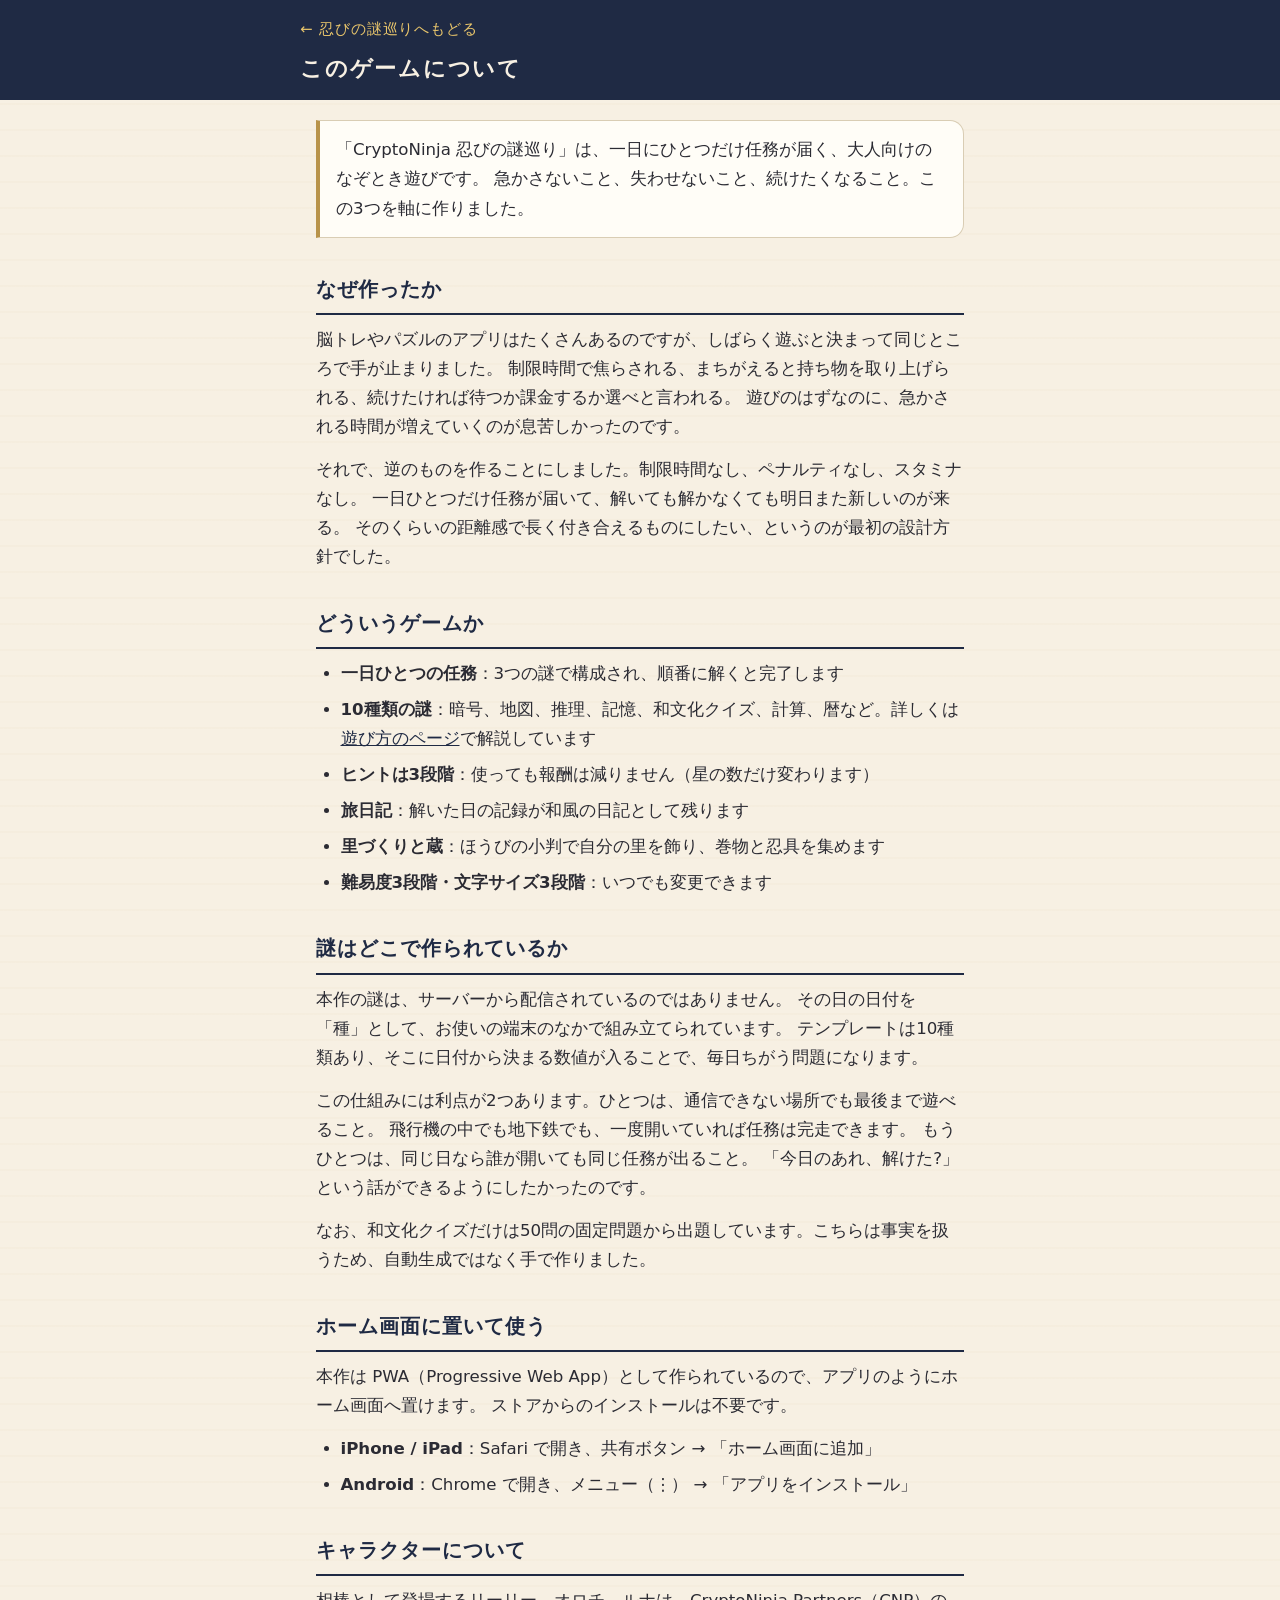
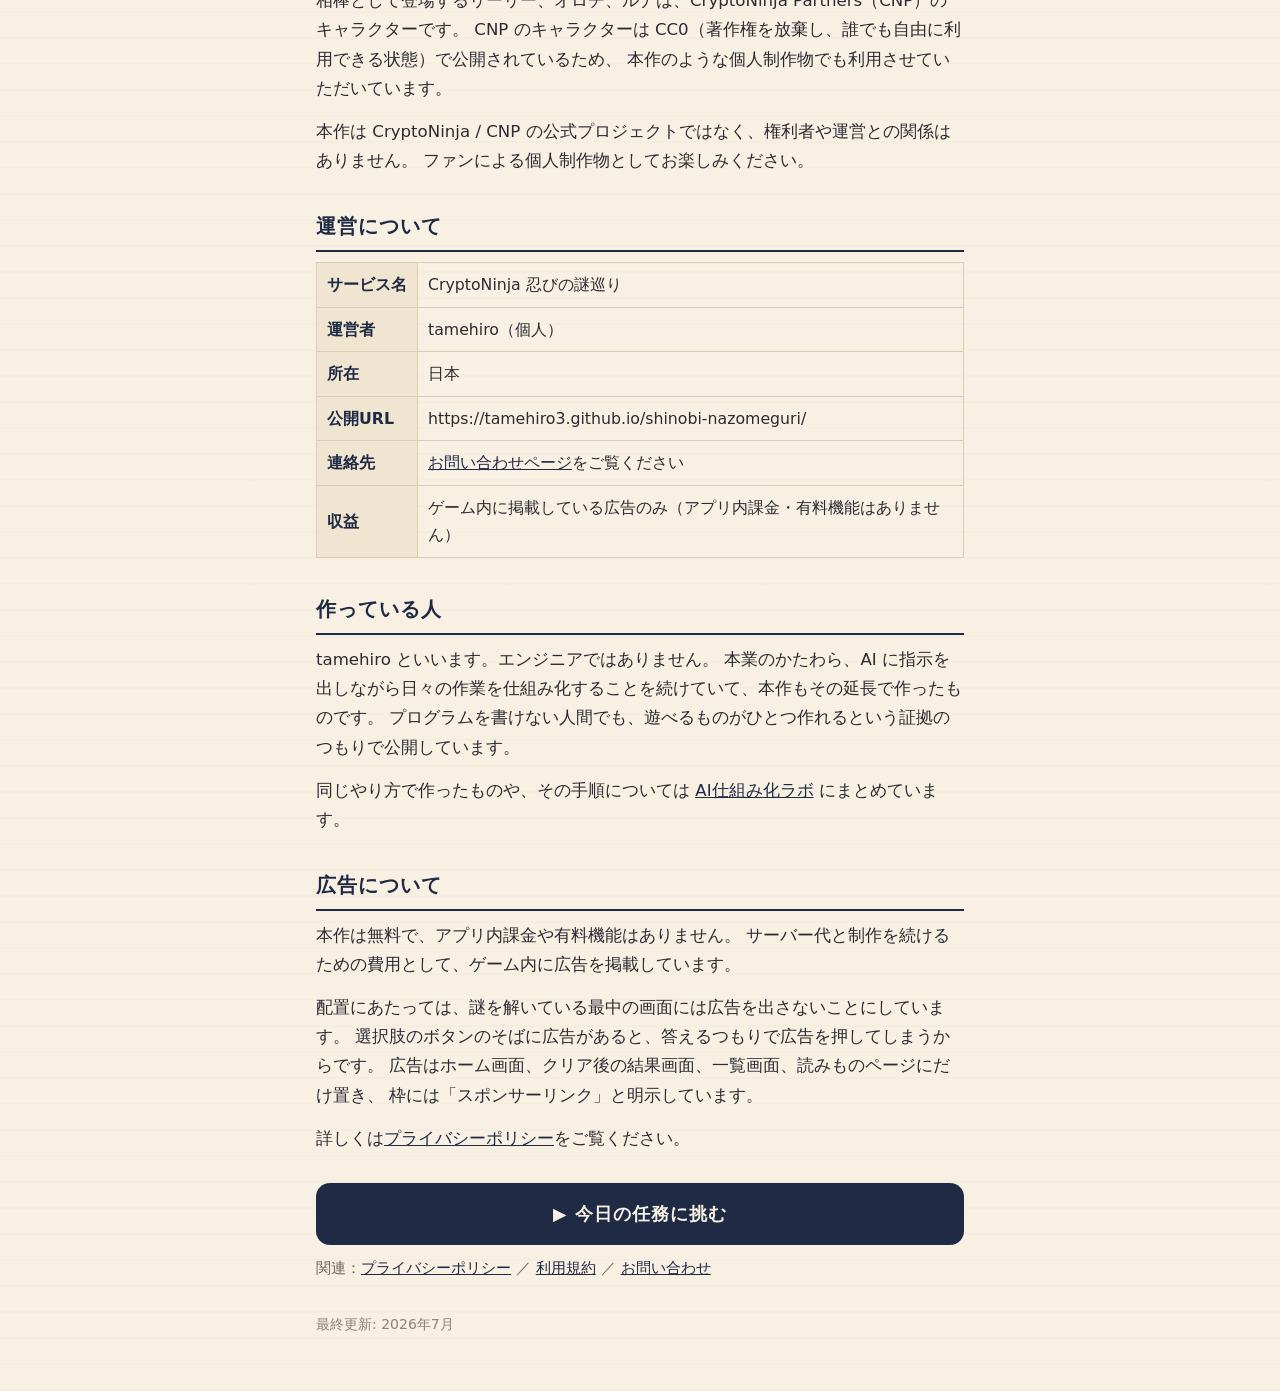
==== about.html @ 8fa1b97b "ゲーム内広告(AdSense)の実装と、審査対策の静的コンテンツ追加 AdSenseの「有用性の低いコンテンツ」判定はホスト名単位のため、 SPAでHTMLに本文がほぼ無い状態を解消しつつ、広告枠を実" ====
<!DOCTYPE html>
<html lang="ja">
<head>
<meta charset="UTF-8">
<meta name="viewport" content="width=device-width, initial-scale=1.0, viewport-fit=cover">
<title>このゲームについて・運営者情報 | CryptoNinja 忍びの謎巡り</title>
<meta name="description" content="CryptoNinja 忍びの謎巡りが何を目指して作られたゲームなのか、誰が作っているのか、キャラクターの利用条件はどうなっているのかをまとめたページです。">
<meta name="theme-color" content="#1f2a44">
<link rel="canonical" href="https://tamehiro3.github.io/shinobi-nazomeguri/about.html">
<link rel="icon" href="icons/icon-192.png">
<link rel="stylesheet" href="style.css">
<link rel="stylesheet" href="pages.css">
</head>
<body class="page">

<header class="page-head">
  <div class="inner">
    <a class="back" href="./">← 忍びの謎巡りへもどる</a>
    <h1>このゲームについて</h1>
  </div>
</header>

<article>

<p class="lead">
「CryptoNinja 忍びの謎巡り」は、一日にひとつだけ任務が届く、大人向けのなぞとき遊びです。
急かさないこと、失わせないこと、続けたくなること。この3つを軸に作りました。
</p>

<h2>なぜ作ったか</h2>

<p>
脳トレやパズルのアプリはたくさんあるのですが、しばらく遊ぶと決まって同じところで手が止まりました。
制限時間で焦らされる、まちがえると持ち物を取り上げられる、続けたければ待つか課金するか選べと言われる。
遊びのはずなのに、急かされる時間が増えていくのが息苦しかったのです。
</p>

<p>
それで、逆のものを作ることにしました。制限時間なし、ペナルティなし、スタミナなし。
一日ひとつだけ任務が届いて、解いても解かなくても明日また新しいのが来る。
そのくらいの距離感で長く付き合えるものにしたい、というのが最初の設計方針でした。
</p>

<h2>どういうゲームか</h2>

<ul>
  <li><strong>一日ひとつの任務</strong>：3つの謎で構成され、順番に解くと完了します</li>
  <li><strong>10種類の謎</strong>：暗号、地図、推理、記憶、和文化クイズ、計算、暦など。詳しくは<a href="guide.html">遊び方のページ</a>で解説しています</li>
  <li><strong>ヒントは3段階</strong>：使っても報酬は減りません（星の数だけ変わります）</li>
  <li><strong>旅日記</strong>：解いた日の記録が和風の日記として残ります</li>
  <li><strong>里づくりと蔵</strong>：ほうびの小判で自分の里を飾り、巻物と忍具を集めます</li>
  <li><strong>難易度3段階・文字サイズ3段階</strong>：いつでも変更できます</li>
</ul>

<h2>謎はどこで作られているか</h2>

<p>
本作の謎は、サーバーから配信されているのではありません。
その日の日付を「種」として、お使いの端末のなかで組み立てられています。
テンプレートは10種類あり、そこに日付から決まる数値が入ることで、毎日ちがう問題になります。
</p>

<p>
この仕組みには利点が2つあります。ひとつは、通信できない場所でも最後まで遊べること。
飛行機の中でも地下鉄でも、一度開いていれば任務は完走できます。
もうひとつは、同じ日なら誰が開いても同じ任務が出ること。
「今日のあれ、解けた?」という話ができるようにしたかったのです。
</p>

<p>
なお、和文化クイズだけは50問の固定問題から出題しています。こちらは事実を扱うため、自動生成ではなく手で作りました。
</p>

<h2>ホーム画面に置いて使う</h2>

<p>
本作は PWA（Progressive Web App）として作られているので、アプリのようにホーム画面へ置けます。
ストアからのインストールは不要です。
</p>

<ul>
  <li><strong>iPhone / iPad</strong>：Safari で開き、共有ボタン → 「ホーム画面に追加」</li>
  <li><strong>Android</strong>：Chrome で開き、メニュー（⋮） → 「アプリをインストール」</li>
</ul>

<h2>キャラクターについて</h2>

<p>
相棒として登場するリーリー、オロチ、ルナは、CryptoNinja Partners（CNP）のキャラクターです。
CNP のキャラクターは CC0（著作権を放棄し、誰でも自由に利用できる状態）で公開されているため、
本作のような個人制作物でも利用させていただいています。
</p>

<p>
本作は CryptoNinja / CNP の公式プロジェクトではなく、権利者や運営との関係はありません。
ファンによる個人制作物としてお楽しみください。
</p>

<h2>運営について</h2>

<table class="tbl">
  <tr><th>サービス名</th><td>CryptoNinja 忍びの謎巡り</td></tr>
  <tr><th>運営者</th><td>tamehiro（個人）</td></tr>
  <tr><th>所在</th><td>日本</td></tr>
  <tr><th>公開URL</th><td>https://tamehiro3.github.io/shinobi-nazomeguri/</td></tr>
  <tr><th>連絡先</th><td><a href="contact.html">お問い合わせページ</a>をご覧ください</td></tr>
  <tr><th>収益</th><td>ゲーム内に掲載している広告のみ（アプリ内課金・有料機能はありません）</td></tr>
</table>

<h2>作っている人</h2>

<p>
tamehiro といいます。エンジニアではありません。
本業のかたわら、AI に指示を出しながら日々の作業を仕組み化することを続けていて、本作もその延長で作ったものです。
プログラムを書けない人間でも、遊べるものがひとつ作れるという証拠のつもりで公開しています。
</p>

<p>
同じやり方で作ったものや、その手順については <a href="https://tamehiro3.github.io/ai-lab/" target="_blank" rel="noopener">AI仕組み化ラボ</a> にまとめています。
</p>

<h2>広告について</h2>

<p>
本作は無料で、アプリ内課金や有料機能はありません。
サーバー代と制作を続けるための費用として、ゲーム内に広告を掲載しています。
</p>

<p>
配置にあたっては、謎を解いている最中の画面には広告を出さないことにしています。
選択肢のボタンのそばに広告があると、答えるつもりで広告を押してしまうからです。
広告はホーム画面、クリア後の結果画面、一覧画面、読みものページにだけ置き、
枠には「スポンサーリンク」と明示しています。
</p>

<p>
詳しくは<a href="privacy.html">プライバシーポリシー</a>をご覧ください。
</p>

<a class="cta-play" href="./">▶ 今日の任務に挑む</a>

<p class="note">
関連：<a href="privacy.html">プライバシーポリシー</a> ／ <a href="terms.html">利用規約</a> ／ <a href="contact.html">お問い合わせ</a>
</p>

<p class="updated">最終更新: 2026年7月</p>

</article>

</body>
</html>
---- style.css ----
/* ============================================================
   CryptoNinja 忍びの謎巡り
   和風・落ち着き・文字大きめ(40代からの片手操作)
   ============================================================ */
:root {
  --washi: #f7f0e3;        /* 和紙 */
  --washi-dark: #efe5d0;
  --ink: #2b2b33;          /* 墨 */
  --indigo: #1f2a44;       /* 藍 */
  --indigo-soft: #33415f;
  --gold: #b8934a;         /* 金茶 */
  --gold-bright: #e8c56b;
  --red: #a4413c;          /* 紅 */
  --green: #4a6b4f;        /* 松葉 */
  --card: #fffdf7;
  --line: #d9cdb4;
  --radius: 14px;
  --shadow: 0 2px 8px rgba(43, 43, 51, .10);
}

* { box-sizing: border-box; -webkit-tap-highlight-color: transparent; }
html { font-size: 17.5px; }
body {
  margin: 0;
  background: var(--washi);
  background-image: repeating-linear-gradient(0deg, rgba(184,147,74,.03) 0 2px, transparent 2px 26px);
  color: var(--ink);
  font-family: "Hiragino Kaku Gothic ProN", "Yu Gothic", "Noto Sans JP", system-ui, sans-serif;
  line-height: 1.75;
  padding-bottom: calc(76px + env(safe-area-inset-bottom));
}

/* ---------- ヘッダー ---------- */
.app-head {
  background: var(--indigo);
  color: var(--washi);
  padding: calc(10px + env(safe-area-inset-top)) 16px 10px;
  text-align: center;
}
.app-title { font-size: 1.25rem; font-weight: 700; letter-spacing: .12em; }
.app-sub { font-size: .85rem; opacity: .85; }

main { max-width: 560px; margin: 0 auto; padding: 14px 14px 20px; }

/* ---------- 画面 ---------- */
.screen { display: none; }
.screen.active { display: block; animation: fadein .25s ease; }
@keyframes fadein { from { opacity: 0; transform: translateY(6px); } to { opacity: 1; } }

.page-title { margin: 6px 0 12px; font-size: 1.3rem; letter-spacing: .08em; }
.sec-title { margin: 20px 0 8px; font-size: 1.05rem; letter-spacing: .05em; color: var(--indigo); }
.note { font-size: .88rem; color: #6b6555; margin: 6px 0; }
.note.center { text-align: center; }
.empty { text-align: center; color: #6b6555; padding: 30px 10px; }

/* ---------- カード ---------- */
.card, .puzzle-card, .story-card, .reward-card, .diary-card, .kura-card {
  background: var(--card);
  border: 1px solid var(--line);
  border-radius: var(--radius);
  box-shadow: var(--shadow);
  padding: 16px;
  margin-bottom: 14px;
}

.status-row {
  display: flex; justify-content: space-between; align-items: center;
  margin-bottom: 10px; font-size: .95rem;
}
.koban-chip {
  background: var(--indigo); color: var(--gold-bright);
  border-radius: 999px; padding: 3px 14px; font-size: .95rem;
}

.area-line { color: var(--gold); font-weight: 700; letter-spacing: .1em; font-size: .95rem; }
.mission-title { margin: 6px 0; font-size: 1.25rem; line-height: 1.5; }
.mission-intro { margin: 8px 0; }
.mission-steps { margin: 10px 0 0; padding-left: 4px; list-style: none; }
.mission-steps li { margin: 4px 0; }

/* ---------- 相棒 ---------- */
.partner-row { display: flex; gap: 10px; }
.partner-btn {
  flex: 1; background: var(--card); border: 2px solid var(--line);
  border-radius: var(--radius); padding: 12px 6px 10px; cursor: pointer;
  display: flex; flex-direction: column; align-items: center; gap: 2px;
  font-family: inherit; color: var(--ink);
}
.partner-btn.selected { border-color: var(--gold); background: #fdf7e7; box-shadow: var(--shadow); }
.pemoji { font-size: 2rem; }
.pimg { height: 72px; width: auto; max-width: 90%; object-fit: contain; }
.pname { font-weight: 700; font-size: 1rem; }
.prole { font-size: .75rem; color: #6b6555; }

/* ---------- ボタン ---------- */
.btn {
  font-family: inherit; font-size: 1rem; color: var(--ink);
  background: var(--card); border: 1.5px solid var(--line);
  border-radius: var(--radius); padding: 12px 16px; cursor: pointer;
  transition: transform .05s ease;
}
.btn:active { transform: scale(.98); }
.btn.big { display: block; width: 100%; padding: 15px 16px; font-size: 1.1rem; margin-top: 12px; min-height: 54px; }
.btn.primary { background: var(--indigo); color: var(--washi); border-color: var(--indigo); font-weight: 700; letter-spacing: .05em; }
.btn.ghost { background: transparent; }
.btn.danger { background: var(--red); border-color: var(--red); color: #fff; }
.btn.small { font-size: .88rem; padding: 8px 12px; min-height: 42px; }
.btn.disabled { opacity: .45; }
.btn.seg { flex: 1; }
.btn.seg.selected { background: var(--indigo); color: var(--washi); border-color: var(--indigo); }
.seg-row { display: flex; gap: 8px; }

/* ---------- 謎とき ---------- */
.step-ind { display: flex; align-items: center; gap: 6px; margin: 4px 2px 10px; color: var(--indigo); font-weight: 700; }
.dot { width: 12px; height: 12px; border-radius: 50%; background: var(--line); display: inline-block; }
.dot.done { background: var(--green); }
.dot.now { background: var(--gold); }

.ptype {
  display: inline-block; background: var(--washi-dark); color: var(--indigo);
  font-size: .8rem; font-weight: 700; border-radius: 999px; padding: 2px 12px; letter-spacing: .08em;
}
.puzzle-card h2, .story-card h2 { margin: 8px 0 6px; font-size: 1.2rem; line-height: 1.5; }
.pprompt { white-space: normal; }

.choices { display: flex; flex-direction: column; gap: 10px; margin-top: 12px; }
.btn.choice { text-align: left; font-size: 1.05rem; min-height: 52px; }
.btn.choice.correct { background: #e8f2e9; border-color: var(--green); font-weight: 700; }
.btn.choice.wrong { background: #f7e9e8; border-color: var(--red); opacity: .6; }
.btn.choice:disabled { cursor: default; }

.puzzle-foot { display: flex; gap: 8px; margin-top: 14px; }
.puzzle-foot .btn { flex: 1; font-size: .92rem; }

.feedback { margin-top: 10px; }
.ok-box { background: #f3f8f3; border: 1px solid var(--green); border-radius: var(--radius); padding: 12px; }
.okmark { font-weight: 700; color: var(--green); margin: 0 0 6px; font-size: 1.1rem; }
.explain { background: var(--washi-dark); border-radius: 10px; padding: 10px 12px; font-size: .95rem; }
.char-line { color: var(--indigo); }
.char-face {
  width: 1.7em; height: 1.7em; border-radius: 50%;
  object-fit: cover; object-position: top center;
  background: var(--washi-dark); border: 1.5px solid var(--line);
  vertical-align: -0.5em; margin-right: 2px;
}
.bond-row .char-face { vertical-align: middle; }
.char-line.miss { background: #fbf3ee; border-radius: 10px; padding: 8px 12px; }

/* 巻物・方位盤などの視覚要素 */
.v-scroll {
  background: linear-gradient(180deg, #f4e9cf, #efe0bd);
  border: 1.5px solid var(--gold); border-radius: 10px;
  text-align: center; padding: 16px; margin: 12px 0; font-size: 1.3rem;
}
.v-scroll .coded { letter-spacing: .35em; font-weight: 700; }

.v-compass {
  display: grid; grid-template-columns: repeat(3, 1fr); gap: 6px; margin: 12px 0;
}
.c-cell {
  background: var(--washi-dark); border: 1px solid var(--line); border-radius: 10px;
  display: flex; flex-direction: column; align-items: center; padding: 8px 4px;
}
.c-cell.c-center { background: var(--indigo); color: var(--gold-bright); justify-content: center; }
.c-dir { font-size: .72rem; color: #6b6555; }
.c-kana { font-size: 1.35rem; font-weight: 700; }

.v-rules .rule, .v-lines .line {
  background: var(--washi-dark); border-radius: 10px; padding: 9px 12px; margin: 6px 0; font-size: .98rem;
}

.mem-items { display: grid; grid-template-columns: 1fr 1fr; gap: 8px; margin: 12px 0; }
.mem-item {
  background: linear-gradient(180deg, #f4e9cf, #efe0bd); border: 1px solid var(--gold);
  border-radius: 10px; padding: 10px 12px; font-weight: 700; font-size: 1.05rem;
}

/* ---------- 報酬 ---------- */
.reward-card { text-align: center; }
.reward-stars { font-size: 1.8rem; color: var(--gold); margin: 4px 0; letter-spacing: .2em; }
.reward-line { margin: 6px 0; font-weight: 700; }
.drop-flavor { font-size: .9rem; color: #6b6555; margin: 2px 0 8px; }
.diary-preview {
  text-align: left; background: var(--washi-dark); border-radius: var(--radius);
  padding: 12px 14px; margin-top: 12px;
}
.diary-preview h3 { margin: 0 0 6px; font-size: 1rem; }

/* ---------- 旅日記 ---------- */
.d-head { font-size: .88rem; color: var(--gold); font-weight: 700; }
.d-title { font-weight: 700; margin: 2px 0 6px; }

/* ---------- 里 ---------- */
.village-grid {
  display: grid; grid-template-columns: repeat(4, 1fr); gap: 8px;
  background: linear-gradient(180deg, #e5ecda, #dde5cf);
  border: 1.5px solid var(--line); border-radius: var(--radius); padding: 10px;
}
.v-cell {
  aspect-ratio: 1; font-size: 1.9rem; background: rgba(255, 253, 247, .6);
  border: 1.5px dashed var(--line); border-radius: 10px; cursor: pointer; color: #b9b09a;
}
.v-cell.filled { border-style: solid; background: var(--card); }

.shop-row {
  display: flex; align-items: center; gap: 10px;
  background: var(--card); border: 1px solid var(--line); border-radius: var(--radius);
  padding: 8px 12px; margin-bottom: 8px;
}
.shop-e { font-size: 1.5rem; }
.shop-name { flex: 1; }
.place-list { display: flex; flex-direction: column; gap: 8px; margin: 10px 0; }

/* ---------- 蔵 ---------- */
.kura-tabs { display: flex; gap: 8px; margin-bottom: 12px; }
.kura-tab {
  flex: 1; font-family: inherit; font-size: .95rem; padding: 10px;
  background: var(--card); border: 1.5px solid var(--line); border-radius: var(--radius); cursor: pointer; color: var(--ink);
}
.kura-tab.active { background: var(--indigo); color: var(--washi); border-color: var(--indigo); }
.kura-card.locked { opacity: .55; }
.k-name { font-weight: 700; margin-bottom: 4px; }
.kura-card p { margin: 0; font-size: .93rem; }

/* ---------- タブバー ---------- */
.tabbar {
  position: fixed; bottom: 0; left: 0; right: 0;
  display: flex; background: var(--indigo);
  padding-bottom: env(safe-area-inset-bottom);
  box-shadow: 0 -2px 10px rgba(31, 42, 68, .25);
}
.tab {
  flex: 1; background: none; border: none; color: #aab3c9;
  font-family: inherit; font-size: .78rem; padding: 8px 0 9px; cursor: pointer;
  display: flex; flex-direction: column; align-items: center; gap: 1px;
}
.tab span { font-size: 1.35rem; }
.tab.active { color: var(--gold-bright); font-weight: 700; }

/* ---------- シート ---------- */
.sheet {
  position: fixed; inset: 0; background: rgba(43, 43, 51, .45);
  display: none; align-items: flex-end; z-index: 50;
}
.sheet.open { display: flex; }
.sheet-inner {
  background: var(--card); width: 100%; max-width: 560px; margin: 0 auto;
  border-radius: 18px 18px 0 0; padding: 20px 18px calc(20px + env(safe-area-inset-bottom));
  max-height: 78vh; overflow-y: auto; animation: slideup .22s ease;
}
@keyframes slideup { from { transform: translateY(30px); opacity: .6; } to { transform: none; opacity: 1; } }
.hint-line { background: var(--washi-dark); border-radius: 10px; padding: 9px 12px; }

/* 大画面 */
@media (min-width: 700px) {
  .tabbar { max-width: 560px; left: 50%; transform: translateX(-50%); border-radius: 16px 16px 0 0; }
}

/* ============================================================
   広告枠(スポンサーリンク)
   ボタンとの距離を必ず空ける。誤タップはAdSenseの重大な違反。
   ============================================================ */
[hidden] { display: none !important; }

.ad-box {
  /* ボタンとの間隔。誤タップ防止のため 36px を下回らせない */
  margin: 36px 0 8px;
  padding: 10px 0 2px;
  border-top: 1px dashed var(--line);
  min-height: 0;
  overflow: hidden;
}
.ad-label {
  font-size: .72rem;
  letter-spacing: .14em;
  color: #8d8674;
  text-align: center;
  margin-bottom: 6px;
}
.ad-box .adsbygoogle { display: block; width: 100%; }

/* ---------- 読みものへのリンク ---------- */
.link-list { list-style: none; margin: 8px 0 0; padding: 0; }
.link-list li { border-bottom: 1px solid var(--line); }
.link-list li:first-child { border-top: 1px solid var(--line); }
.link-list a {
  display: block; padding: 13px 4px 13px 22px; position: relative;
  color: var(--indigo); text-decoration: none; font-size: .95rem; min-height: 48px;
}
.link-list a::before { content: "▸"; position: absolute; left: 4px; color: var(--gold); }
.link-list a:active { background: var(--washi-dark); }

/* ---------- サイトフッター ---------- */
.site-foot {
  max-width: 560px; margin: 10px auto 0; padding: 18px 14px 24px;
  border-top: 1px solid var(--line); text-align: center;
}
.site-foot nav { display: flex; flex-wrap: wrap; justify-content: center; gap: 6px 14px; }
.site-foot nav a { color: var(--indigo); font-size: .82rem; text-decoration: none; padding: 6px 2px; }
.site-foot nav a:active { text-decoration: underline; }
.site-foot p { font-size: .72rem; color: #8d8674; margin: 10px 0 0; line-height: 1.7; }
---- pages.css ----
/* ============================================================
   pages.css — 読みもの・規約系ページの体裁
   style.css の変数(和紙/墨/藍)をそのまま使う
   ============================================================ */
body.page { padding-bottom: 0; }

.page-head {
  background: var(--indigo);
  color: var(--washi);
  padding: calc(12px + env(safe-area-inset-top)) 16px 12px;
}
.page-head .inner { max-width: 680px; margin: 0 auto; }
.page-head a.back {
  color: var(--gold-bright); text-decoration: none; font-size: .85rem;
  display: inline-block; padding: 4px 0; letter-spacing: .06em;
}
.page-head h1 { font-size: 1.25rem; margin: 4px 0 0; letter-spacing: .08em; font-weight: 700; }

article {
  max-width: 680px; margin: 0 auto; padding: 20px 16px 40px;
}
article > .lead {
  background: var(--card); border: 1px solid var(--line); border-left: 4px solid var(--gold);
  border-radius: 0 var(--radius) var(--radius) 0;
  padding: 14px 16px; font-size: .95rem; margin: 0 0 26px;
}
article h2 {
  font-size: 1.15rem; margin: 34px 0 10px; padding: 0 0 6px;
  border-bottom: 2px solid var(--indigo); letter-spacing: .05em; color: var(--indigo);
}
article h3 { font-size: 1rem; margin: 24px 0 6px; color: var(--indigo-soft); }
article p { margin: 0 0 14px; font-size: .95rem; }
article ul, article ol { margin: 0 0 16px; padding-left: 1.4em; }
article li { margin-bottom: 7px; font-size: .95rem; }
article a { color: var(--indigo); }

.toc {
  background: var(--washi-dark); border-radius: var(--radius);
  padding: 14px 16px 14px 34px; margin: 0 0 28px;
}
.toc li { margin-bottom: 5px; }

.example {
  background: var(--card); border: 1px solid var(--line); border-radius: var(--radius);
  padding: 14px 16px; margin: 0 0 18px;
}
.example .q { font-weight: 700; color: var(--indigo); margin-bottom: 6px; }
.example .a { color: var(--green); font-weight: 700; }
.example code {
  font-family: ui-monospace, "SF Mono", Consolas, monospace;
  background: var(--washi-dark); padding: 1px 6px; border-radius: 5px; font-size: .92em;
}

table.tbl { width: 100%; border-collapse: collapse; margin: 0 0 20px; font-size: .9rem; }
table.tbl th, table.tbl td { border: 1px solid var(--line); padding: 8px 10px; text-align: left; }
table.tbl th { background: var(--washi-dark); color: var(--indigo); white-space: nowrap; }

.cta-play {
  display: block; text-align: center; background: var(--indigo); color: var(--washi);
  font-weight: 700; letter-spacing: .06em; border-radius: var(--radius);
  padding: 16px; margin: 30px 0 10px; text-decoration: none;
}

.updated { font-size: .8rem; color: #8d8674; margin-top: 30px; }
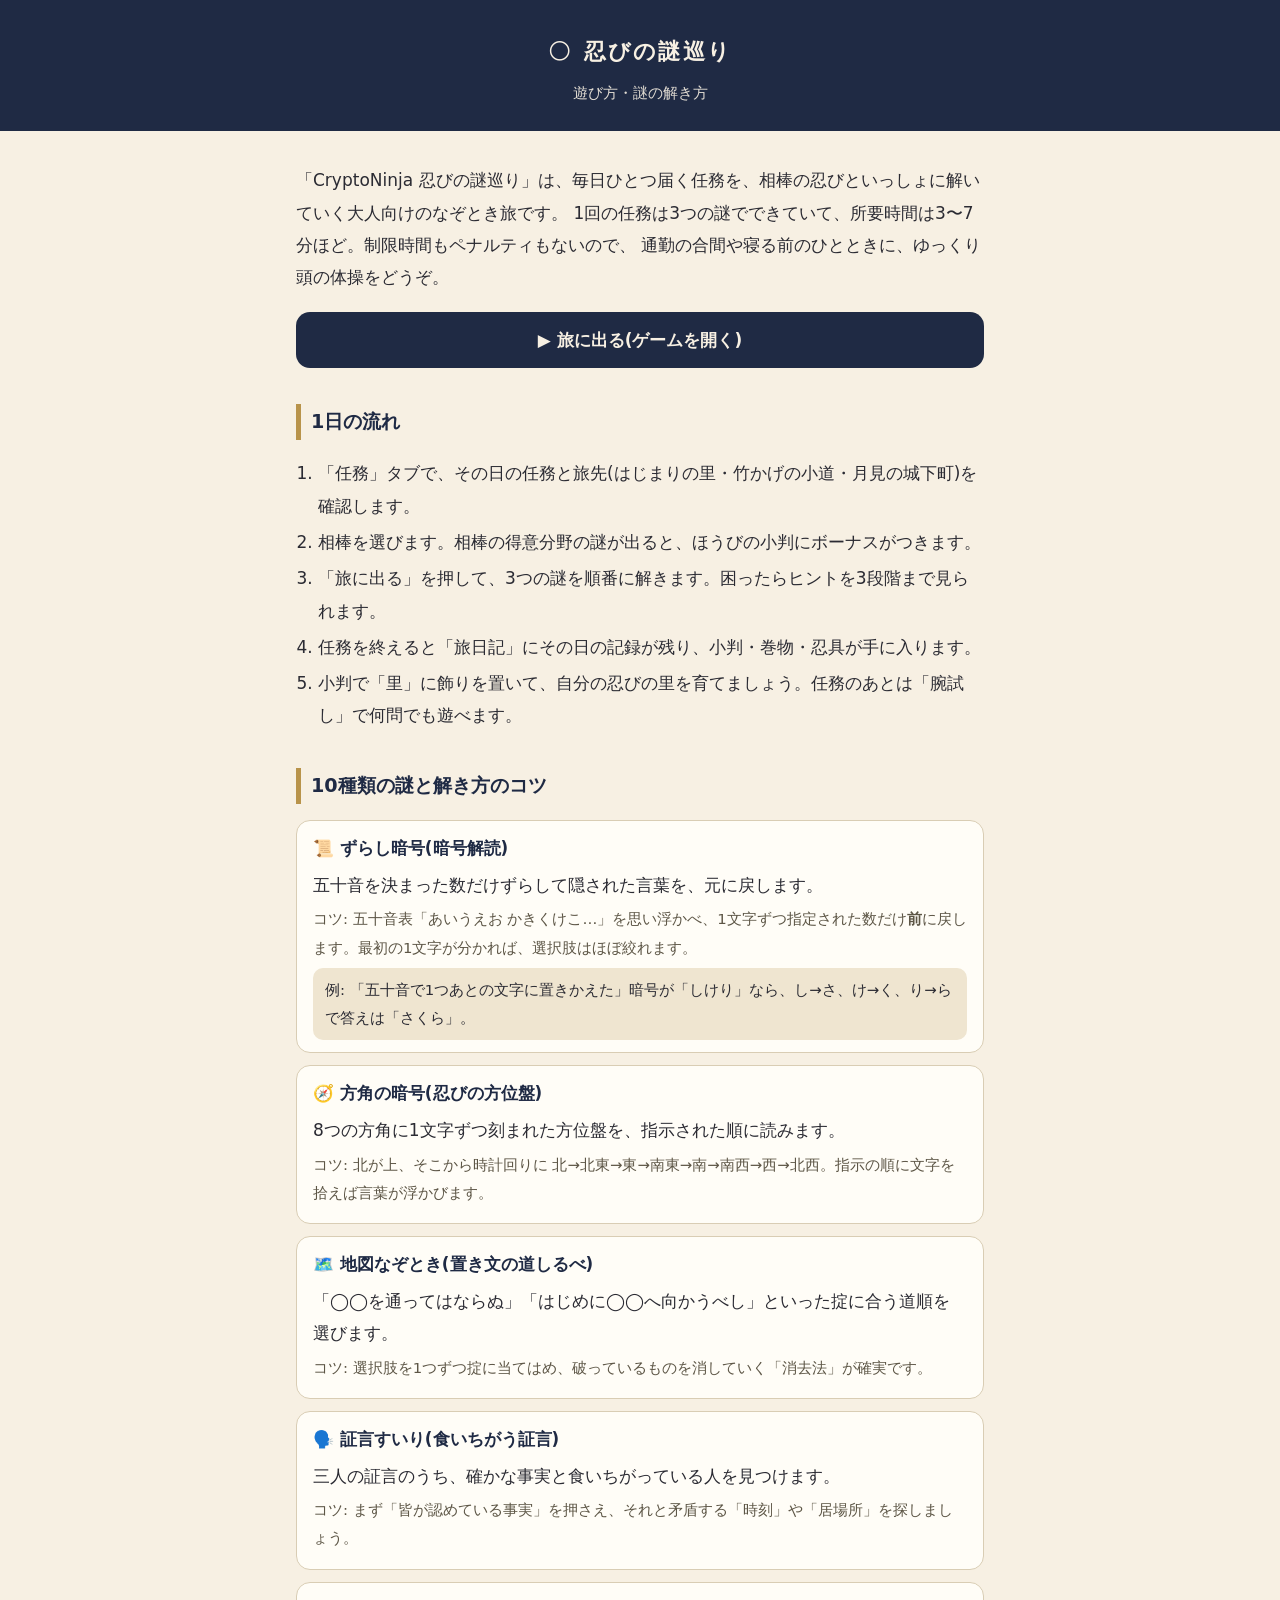
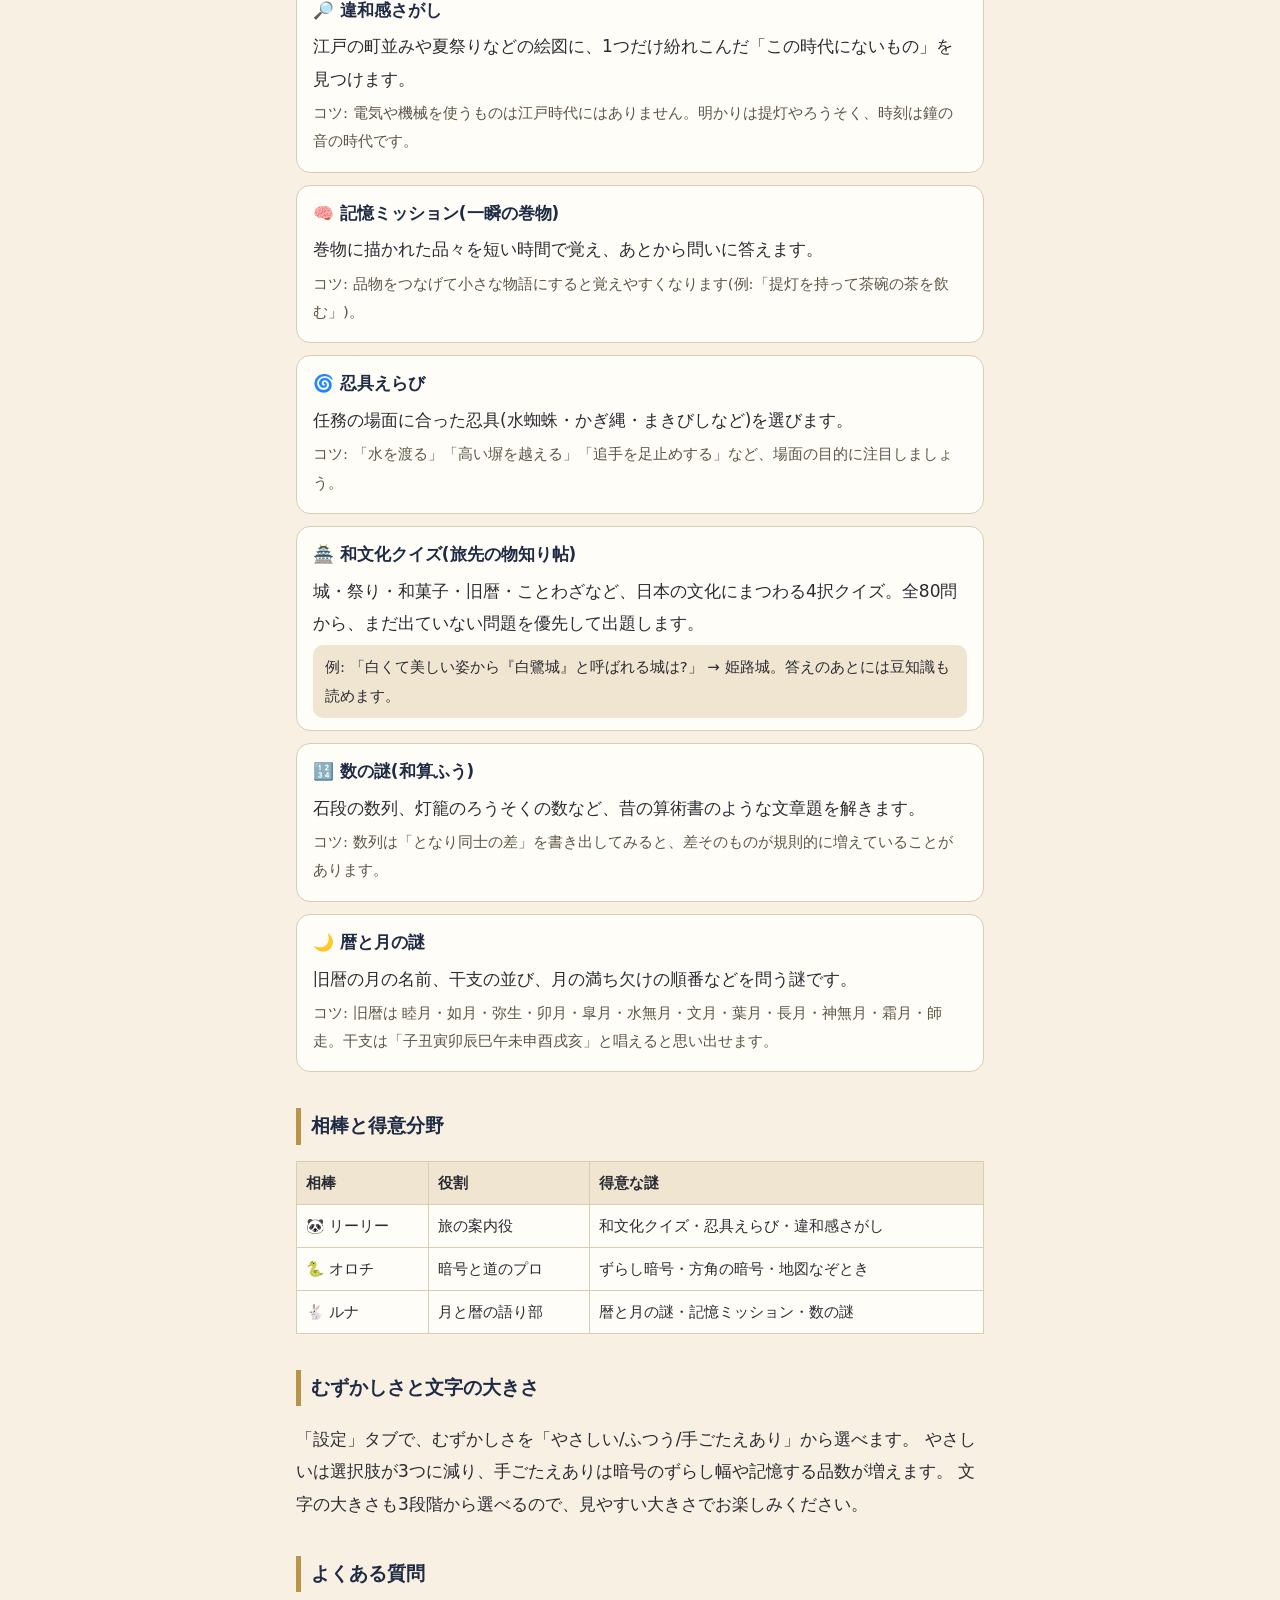
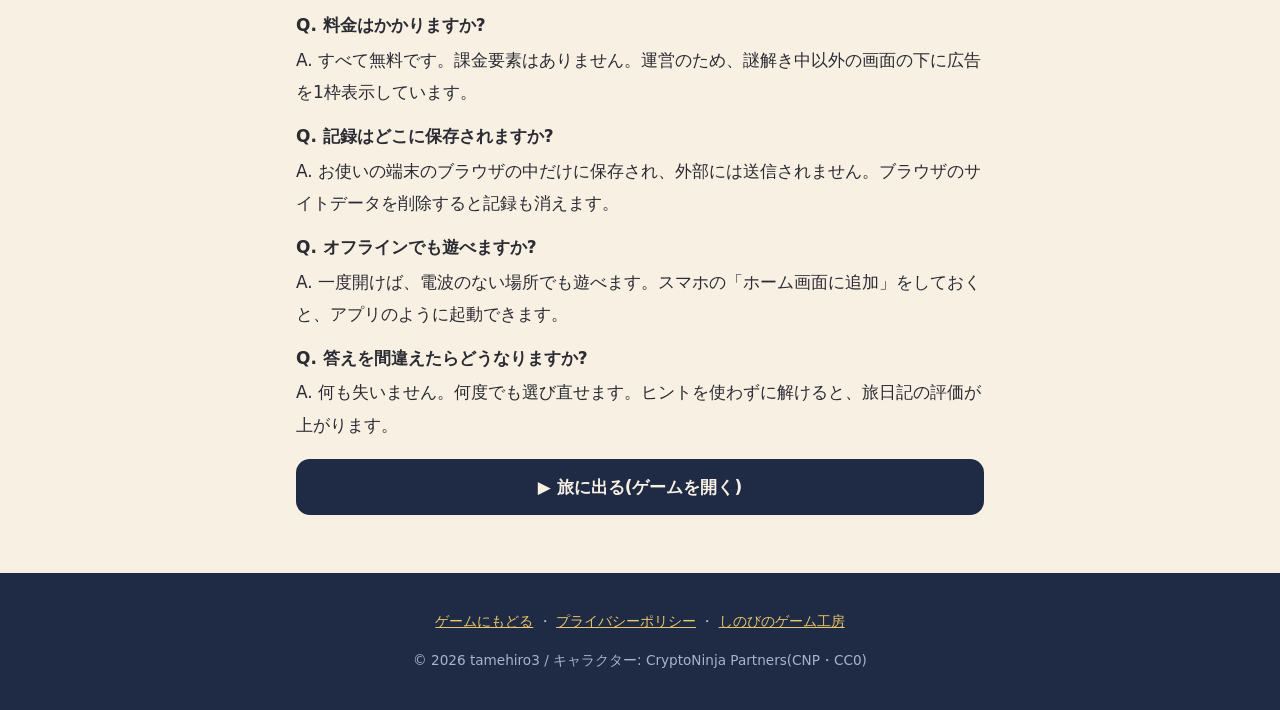
==== commit c4e06d44: "AdSense広告枠を追加・和文化クイズ30問追加・遊び方ページ追加 - <head>にAdSenseタグ、謎解き中以外の画面下に広告1枠(ads.js) - 和文化クイズ50→80問、暗号用の単語を" ====
--- a/about.html
+++ b/about.html
@@ -1,151 +1,165 @@
 <!DOCTYPE html>
 <html lang="ja">
 <head>
-<meta charset="UTF-8">
-<meta name="viewport" content="width=device-width, initial-scale=1.0, viewport-fit=cover">
-<title>このゲームについて・運営者情報 | CryptoNinja 忍びの謎巡り</title>
-<meta name="description" content="CryptoNinja 忍びの謎巡りが何を目指して作られたゲームなのか、誰が作っているのか、キャラクターの利用条件はどうなっているのかをまとめたページです。">
-<meta name="theme-color" content="#1f2a44">
-<link rel="canonical" href="https://tamehiro3.github.io/shinobi-nazomeguri/about.html">
-<link rel="icon" href="icons/icon-192.png">
-<link rel="stylesheet" href="style.css">
-<link rel="stylesheet" href="pages.css">
+  <meta charset="UTF-8">
+  <meta name="viewport" content="width=device-width, initial-scale=1.0">
+  <title>遊び方・謎の解き方 | CryptoNinja 忍びの謎巡り</title>
+  <meta name="description" content="大人向けの無料なぞときゲーム「CryptoNinja 忍びの謎巡り」の遊び方と、ずらし暗号・方角の暗号・証言すいり・和文化クイズなど10種類の謎の解き方のコツを例題つきで解説します。">
+  <meta name="theme-color" content="#1f2a44">
+  <link rel="icon" href="icons/icon-192.png">
+  <script async src="https://pagead2.googlesyndication.com/pagead/js/adsbygoogle.js?client=ca-pub-2175971581635704" crossorigin="anonymous"></script>
+  <style>
+    :root { --washi:#f7f0e3; --ink:#2b2b33; --indigo:#1f2a44; --gold:#b8934a; --gold-bright:#e8c56b; --card:#fffdf7; --line:#d9cdb4; }
+    * { box-sizing: border-box; }
+    body {
+      margin: 0; background: var(--washi); color: var(--ink);
+      font-family: "Hiragino Kaku Gothic ProN", "Yu Gothic", "Noto Sans JP", system-ui, sans-serif;
+      line-height: 1.9; font-size: 17px;
+    }
+    header { background: var(--indigo); color: var(--washi); text-align: center; padding: 30px 16px 24px; }
+    header h1 { margin: 0; font-size: 1.4rem; letter-spacing: .1em; }
+    header p { margin: 6px 0 0; opacity: .9; font-size: .95rem; }
+    main { max-width: 720px; margin: 0 auto; padding: 16px 16px 40px; }
+    h2 { color: var(--indigo); border-left: 5px solid var(--gold); padding-left: 10px; font-size: 1.2rem; margin-top: 36px; }
+    .play { display: block; text-align: center; background: var(--indigo); color: var(--washi); text-decoration: none;
+      font-weight: 700; border-radius: 14px; padding: 12px; margin: 18px 0; }
+    ol, ul { padding-left: 22px; }
+    li { margin: 4px 0; }
+    .nazo { background: var(--card); border: 1px solid var(--line); border-radius: 14px; padding: 12px 16px; margin: 12px 0; }
+    .nazo h3 { margin: 0 0 4px; font-size: 1.05rem; color: var(--indigo); }
+    .nazo p { margin: 4px 0; }
+    .tip { font-size: .93rem; color: #5d5646; }
+    .ex { background: #efe5d0; border-radius: 10px; padding: 8px 12px; font-size: .93rem; margin-top: 6px; }
+    table { border-collapse: collapse; width: 100%; font-size: .92rem; }
+    th, td { border: 1px solid var(--line); padding: 7px 9px; background: var(--card); text-align: left; }
+    th { background: #efe5d0; }
+    .qa dt { font-weight: 700; margin-top: 12px; }
+    .qa dd { margin: 2px 0 0 0; }
+    footer { background: var(--indigo); color: #aab3c9; text-align: center; padding: 22px 16px; font-size: .85rem; }
+    footer a { color: var(--gold-bright); }
+  </style>
 </head>
-<body class="page">
+<body>
 
-<header class="page-head">
-  <div class="inner">
-    <a class="back" href="./">← 忍びの謎巡りへもどる</a>
-    <h1>このゲームについて</h1>
-  </div>
+<header>
+  <h1>🌕 忍びの謎巡り</h1>
+  <p>遊び方・謎の解き方</p>
 </header>
 
-<article>
+<main>
+  <p>
+    「CryptoNinja 忍びの謎巡り」は、毎日ひとつ届く任務を、相棒の忍びといっしょに解いていく大人向けのなぞとき旅です。
+    1回の任務は3つの謎でできていて、所要時間は3〜7分ほど。制限時間もペナルティもないので、
+    通勤の合間や寝る前のひとときに、ゆっくり頭の体操をどうぞ。
+  </p>
+  <a class="play" href="./">▶ 旅に出る(ゲームを開く)</a>
 
-<p class="lead">
-「CryptoNinja 忍びの謎巡り」は、一日にひとつだけ任務が届く、大人向けのなぞとき遊びです。
-急かさないこと、失わせないこと、続けたくなること。この3つを軸に作りました。
-</p>
+  <h2>1日の流れ</h2>
+  <ol>
+    <li>「任務」タブで、その日の任務と旅先(はじまりの里・竹かげの小道・月見の城下町)を確認します。</li>
+    <li>相棒を選びます。相棒の得意分野の謎が出ると、ほうびの小判にボーナスがつきます。</li>
+    <li>「旅に出る」を押して、3つの謎を順番に解きます。困ったらヒントを3段階まで見られます。</li>
+    <li>任務を終えると「旅日記」にその日の記録が残り、小判・巻物・忍具が手に入ります。</li>
+    <li>小判で「里」に飾りを置いて、自分の忍びの里を育てましょう。任務のあとは「腕試し」で何問でも遊べます。</li>
+  </ol>
 
-<h2>なぜ作ったか</h2>
+  <h2>10種類の謎と解き方のコツ</h2>
 
-<p>
-脳トレやパズルのアプリはたくさんあるのですが、しばらく遊ぶと決まって同じところで手が止まりました。
-制限時間で焦らされる、まちがえると持ち物を取り上げられる、続けたければ待つか課金するか選べと言われる。
-遊びのはずなのに、急かされる時間が増えていくのが息苦しかったのです。
-</p>
+  <div class="nazo">
+    <h3>📜 ずらし暗号(暗号解読)</h3>
+    <p>五十音を決まった数だけずらして隠された言葉を、元に戻します。</p>
+    <p class="tip">コツ: 五十音表「あいうえお かきくけこ…」を思い浮かべ、1文字ずつ指定された数だけ<b>前</b>に戻します。最初の1文字が分かれば、選択肢はほぼ絞れます。</p>
+    <div class="ex">例: 「五十音で1つあとの文字に置きかえた」暗号が「しけり」なら、し→さ、け→く、り→ら で答えは「さくら」。</div>
+  </div>
 
-<p>
-それで、逆のものを作ることにしました。制限時間なし、ペナルティなし、スタミナなし。
-一日ひとつだけ任務が届いて、解いても解かなくても明日また新しいのが来る。
-そのくらいの距離感で長く付き合えるものにしたい、というのが最初の設計方針でした。
-</p>
+  <div class="nazo">
+    <h3>🧭 方角の暗号(忍びの方位盤)</h3>
+    <p>8つの方角に1文字ずつ刻まれた方位盤を、指示された順に読みます。</p>
+    <p class="tip">コツ: 北が上、そこから時計回りに 北→北東→東→南東→南→南西→西→北西。指示の順に文字を拾えば言葉が浮かびます。</p>
+  </div>
 
-<h2>どういうゲームか</h2>
+  <div class="nazo">
+    <h3>🗺️ 地図なぞとき(置き文の道しるべ)</h3>
+    <p>「◯◯を通ってはならぬ」「はじめに◯◯へ向かうべし」といった掟に合う道順を選びます。</p>
+    <p class="tip">コツ: 選択肢を1つずつ掟に当てはめ、破っているものを消していく「消去法」が確実です。</p>
+  </div>
 
-<ul>
-  <li><strong>一日ひとつの任務</strong>：3つの謎で構成され、順番に解くと完了します</li>
-  <li><strong>10種類の謎</strong>：暗号、地図、推理、記憶、和文化クイズ、計算、暦など。詳しくは<a href="guide.html">遊び方のページ</a>で解説しています</li>
-  <li><strong>ヒントは3段階</strong>：使っても報酬は減りません（星の数だけ変わります）</li>
-  <li><strong>旅日記</strong>：解いた日の記録が和風の日記として残ります</li>
-  <li><strong>里づくりと蔵</strong>：ほうびの小判で自分の里を飾り、巻物と忍具を集めます</li>
-  <li><strong>難易度3段階・文字サイズ3段階</strong>：いつでも変更できます</li>
-</ul>
+  <div class="nazo">
+    <h3>🗣️ 証言すいり(食いちがう証言)</h3>
+    <p>三人の証言のうち、確かな事実と食いちがっている人を見つけます。</p>
+    <p class="tip">コツ: まず「皆が認めている事実」を押さえ、それと矛盾する「時刻」や「居場所」を探しましょう。</p>
+  </div>
 
-<h2>謎はどこで作られているか</h2>
+  <div class="nazo">
+    <h3>🔎 違和感さがし</h3>
+    <p>江戸の町並みや夏祭りなどの絵図に、1つだけ紛れこんだ「この時代にないもの」を見つけます。</p>
+    <p class="tip">コツ: 電気や機械を使うものは江戸時代にはありません。明かりは提灯やろうそく、時刻は鐘の音の時代です。</p>
+  </div>
 
-<p>
-本作の謎は、サーバーから配信されているのではありません。
-その日の日付を「種」として、お使いの端末のなかで組み立てられています。
-テンプレートは10種類あり、そこに日付から決まる数値が入ることで、毎日ちがう問題になります。
-</p>
+  <div class="nazo">
+    <h3>🧠 記憶ミッション(一瞬の巻物)</h3>
+    <p>巻物に描かれた品々を短い時間で覚え、あとから問いに答えます。</p>
+    <p class="tip">コツ: 品物をつなげて小さな物語にすると覚えやすくなります(例:「提灯を持って茶碗の茶を飲む」)。</p>
+  </div>
 
-<p>
-この仕組みには利点が2つあります。ひとつは、通信できない場所でも最後まで遊べること。
-飛行機の中でも地下鉄でも、一度開いていれば任務は完走できます。
-もうひとつは、同じ日なら誰が開いても同じ任務が出ること。
-「今日のあれ、解けた?」という話ができるようにしたかったのです。
-</p>
+  <div class="nazo">
+    <h3>🌀 忍具えらび</h3>
+    <p>任務の場面に合った忍具(水蜘蛛・かぎ縄・まきびしなど)を選びます。</p>
+    <p class="tip">コツ: 「水を渡る」「高い塀を越える」「追手を足止めする」など、場面の目的に注目しましょう。</p>
+  </div>
 
-<p>
-なお、和文化クイズだけは50問の固定問題から出題しています。こちらは事実を扱うため、自動生成ではなく手で作りました。
-</p>
+  <div class="nazo">
+    <h3>🏯 和文化クイズ(旅先の物知り帖)</h3>
+    <p>城・祭り・和菓子・旧暦・ことわざなど、日本の文化にまつわる4択クイズ。全80問から、まだ出ていない問題を優先して出題します。</p>
+    <div class="ex">例: 「白くて美しい姿から『白鷺城』と呼ばれる城は?」 → 姫路城。答えのあとには豆知識も読めます。</div>
+  </div>
 
-<h2>ホーム画面に置いて使う</h2>
+  <div class="nazo">
+    <h3>🔢 数の謎(和算ふう)</h3>
+    <p>石段の数列、灯籠のろうそくの数など、昔の算術書のような文章題を解きます。</p>
+    <p class="tip">コツ: 数列は「となり同士の差」を書き出してみると、差そのものが規則的に増えていることがあります。</p>
+  </div>
 
-<p>
-本作は PWA（Progressive Web App）として作られているので、アプリのようにホーム画面へ置けます。
-ストアからのインストールは不要です。
-</p>
+  <div class="nazo">
+    <h3>🌙 暦と月の謎</h3>
+    <p>旧暦の月の名前、干支の並び、月の満ち欠けの順番などを問う謎です。</p>
+    <p class="tip">コツ: 旧暦は 睦月・如月・弥生・卯月・皐月・水無月・文月・葉月・長月・神無月・霜月・師走。干支は「子丑寅卯辰巳午未申酉戌亥」と唱えると思い出せます。</p>
+  </div>
 
-<ul>
-  <li><strong>iPhone / iPad</strong>：Safari で開き、共有ボタン → 「ホーム画面に追加」</li>
-  <li><strong>Android</strong>：Chrome で開き、メニュー（⋮） → 「アプリをインストール」</li>
-</ul>
+  <h2>相棒と得意分野</h2>
+  <table>
+    <tr><th>相棒</th><th>役割</th><th>得意な謎</th></tr>
+    <tr><td>🐼 リーリー</td><td>旅の案内役</td><td>和文化クイズ・忍具えらび・違和感さがし</td></tr>
+    <tr><td>🐍 オロチ</td><td>暗号と道のプロ</td><td>ずらし暗号・方角の暗号・地図なぞとき</td></tr>
+    <tr><td>🐇 ルナ</td><td>月と暦の語り部</td><td>暦と月の謎・記憶ミッション・数の謎</td></tr>
+  </table>
 
-<h2>キャラクターについて</h2>
+  <h2>むずかしさと文字の大きさ</h2>
+  <p>
+    「設定」タブで、むずかしさを「やさしい/ふつう/手ごたえあり」から選べます。
+    やさしいは選択肢が3つに減り、手ごたえありは暗号のずらし幅や記憶する品数が増えます。
+    文字の大きさも3段階から選べるので、見やすい大きさでお楽しみください。
+  </p>
 
-<p>
-相棒として登場するリーリー、オロチ、ルナは、CryptoNinja Partners（CNP）のキャラクターです。
-CNP のキャラクターは CC0（著作権を放棄し、誰でも自由に利用できる状態）で公開されているため、
-本作のような個人制作物でも利用させていただいています。
-</p>
+  <h2>よくある質問</h2>
+  <dl class="qa">
+    <dt>Q. 料金はかかりますか?</dt>
+    <dd>A. すべて無料です。課金要素はありません。運営のため、謎解き中以外の画面の下に広告を1枠表示しています。</dd>
+    <dt>Q. 記録はどこに保存されますか?</dt>
+    <dd>A. お使いの端末のブラウザの中だけに保存され、外部には送信されません。ブラウザのサイトデータを削除すると記録も消えます。</dd>
+    <dt>Q. オフラインでも遊べますか?</dt>
+    <dd>A. 一度開けば、電波のない場所でも遊べます。スマホの「ホーム画面に追加」をしておくと、アプリのように起動できます。</dd>
+    <dt>Q. 答えを間違えたらどうなりますか?</dt>
+    <dd>A. 何も失いません。何度でも選び直せます。ヒントを使わずに解けると、旅日記の評価が上がります。</dd>
+  </dl>
 
-<p>
-本作は CryptoNinja / CNP の公式プロジェクトではなく、権利者や運営との関係はありません。
-ファンによる個人制作物としてお楽しみください。
-</p>
+  <a class="play" href="./">▶ 旅に出る(ゲームを開く)</a>
+</main>
 
-<h2>運営について</h2>
-
-<table class="tbl">
-  <tr><th>サービス名</th><td>CryptoNinja 忍びの謎巡り</td></tr>
-  <tr><th>運営者</th><td>tamehiro（個人）</td></tr>
-  <tr><th>所在</th><td>日本</td></tr>
-  <tr><th>公開URL</th><td>https://tamehiro3.github.io/shinobi-nazomeguri/</td></tr>
-  <tr><th>連絡先</th><td><a href="contact.html">お問い合わせページ</a>をご覧ください</td></tr>
-  <tr><th>収益</th><td>ゲーム内に掲載している広告のみ（アプリ内課金・有料機能はありません）</td></tr>
-</table>
-
-<h2>作っている人</h2>
-
-<p>
-tamehiro といいます。エンジニアではありません。
-本業のかたわら、AI に指示を出しながら日々の作業を仕組み化することを続けていて、本作もその延長で作ったものです。
-プログラムを書けない人間でも、遊べるものがひとつ作れるという証拠のつもりで公開しています。
-</p>
-
-<p>
-同じやり方で作ったものや、その手順については <a href="https://tamehiro3.github.io/ai-lab/" target="_blank" rel="noopener">AI仕組み化ラボ</a> にまとめています。
-</p>
-
-<h2>広告について</h2>
-
-<p>
-本作は無料で、アプリ内課金や有料機能はありません。
-サーバー代と制作を続けるための費用として、ゲーム内に広告を掲載しています。
-</p>
-
-<p>
-配置にあたっては、謎を解いている最中の画面には広告を出さないことにしています。
-選択肢のボタンのそばに広告があると、答えるつもりで広告を押してしまうからです。
-広告はホーム画面、クリア後の結果画面、一覧画面、読みものページにだけ置き、
-枠には「スポンサーリンク」と明示しています。
-</p>
-
-<p>
-詳しくは<a href="privacy.html">プライバシーポリシー</a>をご覧ください。
-</p>
-
-<a class="cta-play" href="./">▶ 今日の任務に挑む</a>
-
-<p class="note">
-関連：<a href="privacy.html">プライバシーポリシー</a> ／ <a href="terms.html">利用規約</a> ／ <a href="contact.html">お問い合わせ</a>
-</p>
-
-<p class="updated">最終更新: 2026年7月</p>
-
-</article>
+<footer>
+  <p><a href="./">ゲームにもどる</a> ・ <a href="/privacy.html">プライバシーポリシー</a> ・ <a href="/">しのびのゲーム工房</a></p>
+  <p>© 2026 tamehiro3 / キャラクター: CryptoNinja Partners(CNP・CC0)</p>
+</footer>
 
 </body>
 </html>
